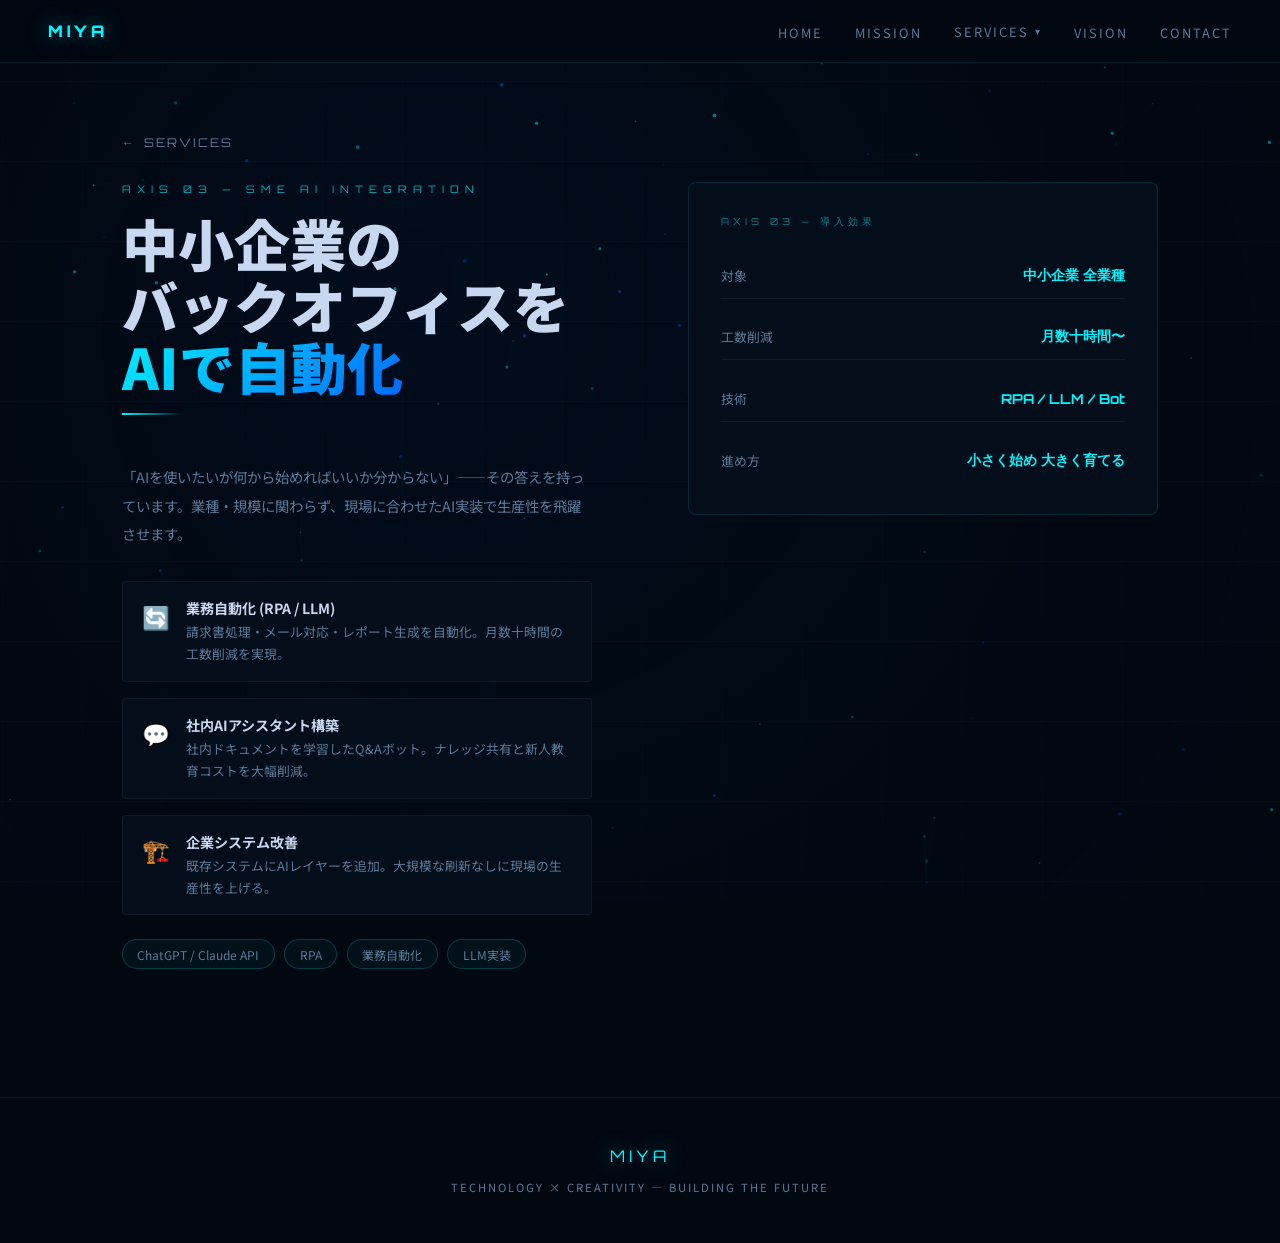
==== ai-biz.html @ 6861fbdf "Add portfolio pages: services, mission, vision, DX, AI-biz, metaverse, web, contact, print styles, a" ====
<!DOCTYPE html>
<html lang="ja">
<head>
  <meta charset="UTF-8">
  <meta name="viewport" content="width=device-width, initial-scale=1.0">
  <title>AXIS 03 — 中小企業AI導入 | MIYA</title>
  <link rel="stylesheet" href="style.css">
</head>
<body>

<canvas id="bg-canvas"></canvas>

<nav>
  <a href="index.html" class="nav-logo">MIYA</a>
  <ul class="nav-links">
    <li><a href="index.html">HOME</a></li>
    <li><a href="mission.html">MISSION</a></li>
    <li class="nav-dropdown">
      <a href="services.html">SERVICES</a>
      <div class="dropdown-menu">
        <a href="metaverse.html"><span class="dd-num">01</span> メタバース METACHI</a>
        <a href="dx.html"><span class="dd-num">02</span> DX AIサービス業</a>
        <a href="ai-biz.html"><span class="dd-num">03</span> 中小企業AI導入</a>
        <a href="web.html"><span class="dd-num">04</span> WEBページ作成</a>
        <a href="print.html"><span class="dd-num">05</span> 3Dプリント</a>
        <a href="ai-robot.html"><span class="dd-num">06</span> AIロボット</a>
      </div>
    </li>
    <li><a href="vision.html">VISION</a></li>
    <li><a href="contact.html">CONTACT</a></li>
  </ul>
  <button class="hamburger" id="hamburger" aria-label="メニューを開く">
    <span></span><span></span><span></span>
  </button>
</nav>

<div class="mobile-menu" id="mobile-menu">
  <a href="index.html" class="mobile-link">HOME</a>
  <a href="mission.html" class="mobile-link">MISSION</a>
  <div class="mobile-services-toggle" id="mobile-services-toggle">SERVICES</div>
  <div class="mobile-sub" id="mobile-sub">
    <a href="services.html"><span class="sub-num">ALL</span> 6つの事業軸</a>
    <a href="metaverse.html"><span class="sub-num">01</span> メタバース METACHI</a>
    <a href="dx.html"><span class="sub-num">02</span> DX AIサービス業</a>
    <a href="ai-biz.html"><span class="sub-num">03</span> 中小企業AI導入</a>
    <a href="web.html"><span class="sub-num">04</span> WEBページ作成</a>
    <a href="print.html"><span class="sub-num">05</span> 3Dプリント</a>
    <a href="ai-robot.html"><span class="sub-num">06</span> AIロボット</a>
  </div>
  <a href="vision.html" class="mobile-link">VISION</a>
  <a href="contact.html" class="mobile-link">CONTACT</a>
</div>

<section>
  <div class="section-inner">
    <a href="services.html" class="back-link">SERVICES</a>
    <div class="axis-layout">
      <div class="reveal">
        <div class="section-label">AXIS 03 — SME AI INTEGRATION</div>
        <h2 class="section-title">中小企業の<br>バックオフィスを<br><span class="accent">AIで自動化</span></h2>
        <div class="divider"></div>
        <p style="color:var(--text-dim);font-size:0.9rem;line-height:2;margin-bottom:2rem;">
          「AIを使いたいが何から始めればいいか分からない」——その答えを持っています。業種・規模に関わらず、現場に合わせたAI実装で生産性を飛躍させます。
        </p>

        <div class="feature-list">
          <div class="feature-item">
            <span class="feature-item-icon">🔄</span>
            <div>
              <h4>業務自動化 (RPA / LLM)</h4>
              <p>請求書処理・メール対応・レポート生成を自動化。月数十時間の工数削減を実現。</p>
            </div>
          </div>
          <div class="feature-item">
            <span class="feature-item-icon">💬</span>
            <div>
              <h4>社内AIアシスタント構築</h4>
              <p>社内ドキュメントを学習したQ&Aボット。ナレッジ共有と新人教育コストを大幅削減。</p>
            </div>
          </div>
          <div class="feature-item">
            <span class="feature-item-icon">🏗️</span>
            <div>
              <h4>企業システム改善</h4>
              <p>既存システムにAIレイヤーを追加。大規模な刷新なしに現場の生産性を上げる。</p>
            </div>
          </div>
        </div>

        <div class="tag-list">
          <span class="tag">ChatGPT / Claude API</span>
          <span class="tag">RPA</span>
          <span class="tag">業務自動化</span>
          <span class="tag">LLM実装</span>
        </div>
      </div>

      <div class="reveal">
        <div class="axis-visual">
          <div class="axis-visual-label">AXIS 03 — 導入効果</div>
          <div class="stat-row">
            <div class="stat-item">
              <span class="stat-label">対象</span>
              <span class="stat-value">中小企業 全業種</span>
            </div>
            <div class="stat-item">
              <span class="stat-label">工数削減</span>
              <span class="stat-value">月数十時間〜</span>
            </div>
            <div class="stat-item">
              <span class="stat-label">技術</span>
              <span class="stat-value">RPA / LLM / Bot</span>
            </div>
            <div class="stat-item">
              <span class="stat-label">進め方</span>
              <span class="stat-value">小さく始め 大きく育てる</span>
            </div>
          </div>
        </div>
      </div>
    </div>
  </div>
</section>

<footer>
  <div class="footer-logo">MIYA</div>
  <p>TECHNOLOGY × CREATIVITY — BUILDING THE FUTURE</p>
</footer>

<script src="bg.js"></script>
</body>
</html>
---- style.css ----
@import url('https://fonts.googleapis.com/css2?family=Noto+Sans+JP:wght@300;400;700;900&family=Orbitron:wght@400;700;900&display=swap');

:root {
  --cyan: #00f5ff;
  --blue: #0066ff;
  --purple: #8b00ff;
  --dark: #020810;
  --dark2: #040d1a;
  --dark3: #071224;
  --text: #c8d8f0;
  --text-dim: #5a7a9a;
  --glow-cyan: 0 0 20px rgba(0,245,255,0.5), 0 0 60px rgba(0,245,255,0.2);
}

* { margin: 0; padding: 0; box-sizing: border-box; }
html { scroll-behavior: smooth; }
body {
  background: var(--dark);
  color: var(--text);
  font-family: 'Noto Sans JP', sans-serif;
  overflow-x: hidden;
}

#bg-canvas {
  position: fixed; top: 0; left: 0;
  width: 100%; height: 100%;
  z-index: 0; pointer-events: none;
}

/* ─── NAV ─── */
nav {
  position: fixed; top: 0; left: 0; right: 0;
  z-index: 100;
  display: flex; align-items: center; justify-content: space-between;
  padding: 1.2rem 3rem;
  background: rgba(2,8,16,0.85);
  backdrop-filter: blur(20px);
  border-bottom: 1px solid rgba(0,245,255,0.1);
}
.nav-logo {
  font-family: 'Orbitron', sans-serif;
  font-size: 1rem; font-weight: 900;
  color: var(--cyan); letter-spacing: 4px;
  text-shadow: var(--glow-cyan);
  text-decoration: none;
}
.nav-links { display: flex; gap: 2rem; list-style: none; align-items: center; }
.nav-links a {
  color: var(--text-dim); text-decoration: none;
  font-size: 0.8rem; letter-spacing: 2px;
  transition: color 0.3s;
}
.nav-links a:hover { color: var(--cyan); }

/* ─── SERVICES DROPDOWN ─── */
.nav-dropdown {
  position: relative;
}
.nav-dropdown > a {
  display: flex; align-items: center; gap: 0.4rem;
}
.nav-dropdown > a::after {
  content: '▾';
  font-size: 0.6rem;
  color: var(--text-dim);
  transition: transform 0.3s, color 0.3s;
}
.nav-dropdown:hover > a::after { transform: rotate(180deg); color: var(--cyan); }
.dropdown-menu {
  display: none;
  position: absolute;
  top: calc(100% + 1rem); left: 50%;
  transform: translateX(-50%);
  background: rgba(2,8,16,0.97);
  backdrop-filter: blur(20px);
  border: 1px solid rgba(0,245,255,0.15);
  border-radius: 6px;
  padding: 0.8rem 0;
  min-width: 220px;
  z-index: 200;
}
.nav-dropdown:hover .dropdown-menu { display: block; }
.dropdown-menu a {
  display: flex; align-items: center; gap: 0.7rem;
  padding: 0.6rem 1.2rem;
  color: var(--text-dim);
  text-decoration: none;
  font-size: 0.75rem;
  letter-spacing: 1.5px;
  transition: background 0.2s, color 0.2s;
}
.dropdown-menu a:hover {
  background: rgba(0,245,255,0.06);
  color: var(--cyan);
}
.dropdown-menu a .dd-num {
  font-family: 'Orbitron', sans-serif;
  font-size: 0.55rem; color: var(--cyan); opacity: 0.6;
}

/* ─── SECTION BASE ─── */
section { position: relative; z-index: 1; }
.section-inner { max-width: 1100px; margin: 0 auto; padding: 8rem 2rem; }
.section-label {
  font-family: 'Orbitron', sans-serif;
  font-size: 0.65rem; letter-spacing: 6px;
  color: var(--cyan); text-transform: uppercase;
  margin-bottom: 1rem; opacity: 0.7;
}
.section-title {
  font-size: clamp(2rem, 5vw, 3.5rem);
  font-weight: 900; line-height: 1.1; margin-bottom: 1rem;
}
.section-title .accent {
  background: linear-gradient(135deg, var(--cyan), var(--blue));
  -webkit-background-clip: text; -webkit-text-fill-color: transparent;
  background-clip: text;
}
.divider {
  width: 60px; height: 2px;
  background: linear-gradient(to right, var(--cyan), transparent);
  margin-bottom: 3rem;
}

/* ─── BACK LINK ─── */
.back-link {
  display: inline-flex; align-items: center; gap: 0.5rem;
  color: var(--text-dim); text-decoration: none;
  font-size: 0.75rem; letter-spacing: 2px;
  font-family: 'Orbitron', sans-serif;
  margin-bottom: 2rem;
  transition: color 0.3s;
}
.back-link:hover { color: var(--cyan); }
.back-link::before { content: '←'; }

/* ─── HERO ─── */
#hero {
  min-height: 100vh;
  display: flex; flex-direction: column;
  align-items: center; justify-content: center;
  text-align: center; padding: 2rem;
}
.hero-subtitle {
  font-family: 'Orbitron', sans-serif;
  font-size: 0.75rem; letter-spacing: 8px;
  color: var(--cyan); text-transform: uppercase;
  margin-bottom: 1.5rem;
  opacity: 0; animation: fadeUp 0.8s 0.2s forwards;
}
.hero-name {
  font-family: 'Orbitron', sans-serif;
  font-size: clamp(2.5rem, 8vw, 6rem);
  font-weight: 900; line-height: 1;
  letter-spacing: 4px;
  background: linear-gradient(135deg, #fff 0%, var(--cyan) 40%, var(--blue) 80%);
  -webkit-background-clip: text; -webkit-text-fill-color: transparent;
  background-clip: text;
  opacity: 0; animation: fadeUp 0.8s 0.4s forwards;
  filter: drop-shadow(0 0 30px rgba(0,245,255,0.3));
}
.hero-tagline {
  margin-top: 2rem;
  font-size: 1rem; color: var(--text-dim);
  font-weight: 300; letter-spacing: 2px;
  opacity: 0; animation: fadeUp 0.8s 0.6s forwards;
}
.hero-tagline span { color: var(--cyan); font-weight: 700; }

.hero-axes {
  margin-top: 3.5rem;
  display: flex; gap: 1rem; flex-wrap: wrap;
  justify-content: center;
  opacity: 0; animation: fadeUp 0.8s 0.9s forwards;
}
.hero-axis-chip {
  padding: 0.5rem 1.2rem;
  border: 1px solid rgba(0,245,255,0.25);
  border-radius: 100px;
  background: rgba(0,245,255,0.05);
  font-size: 0.75rem; letter-spacing: 1px;
  color: var(--text-dim);
  transition: all 0.3s;
  text-decoration: none;
  display: inline-block;
}
.hero-axis-chip:hover {
  border-color: var(--cyan); color: var(--cyan);
  background: rgba(0,245,255,0.1);
}
.hero-axis-chip .chip-num {
  font-family: 'Orbitron', sans-serif;
  font-size: 0.6rem; color: var(--cyan);
  margin-right: 0.4rem;
}

.scroll-indicator {
  position: absolute; bottom: 3rem; left: 50%;
  transform: translateX(-50%);
  display: flex; flex-direction: column;
  align-items: center; gap: 0.5rem;
  opacity: 0; animation: fadeIn 1s 1.5s forwards;
}
.scroll-indicator span { font-size: 0.65rem; letter-spacing: 4px; color: var(--text-dim); }
.scroll-line {
  width: 1px; height: 60px;
  background: linear-gradient(to bottom, var(--cyan), transparent);
  animation: scrollPulse 2s infinite;
}

/* ─── SERVICES OVERVIEW ─── */
.services-grid {
  display: grid;
  grid-template-columns: repeat(auto-fit, minmax(300px, 1fr));
  gap: 1.5rem; margin-top: 3rem;
}
.service-card {
  padding: 2rem 1.8rem;
  border: 1px solid rgba(255,255,255,0.06);
  border-radius: 6px;
  background: rgba(255,255,255,0.02);
  transition: all 0.3s; cursor: pointer;
  position: relative; overflow: hidden;
  text-decoration: none; color: inherit;
  display: block;
}
.service-arrow {
  display: block;
  margin-top: 1rem;
  font-family: 'Orbitron', sans-serif;
  font-size: 0.6rem; letter-spacing: 3px;
  color: var(--cyan); opacity: 0;
  transition: opacity 0.3s;
}
.service-card:hover .service-arrow { opacity: 0.7; }
.service-card::before {
  content: '';
  position: absolute; top: 0; left: 0; right: 0; height: 2px;
  background: linear-gradient(to right, transparent, var(--card-color, var(--cyan)), transparent);
  opacity: 0; transition: opacity 0.3s;
}
.service-card:hover::before { opacity: 1; }
.service-card:hover {
  border-color: rgba(0,245,255,0.2);
  transform: translateY(-4px);
  box-shadow: 0 20px 60px rgba(0,102,255,0.12);
  background: rgba(0,245,255,0.03);
}
.service-num {
  font-family: 'Orbitron', sans-serif;
  font-size: 0.6rem; letter-spacing: 3px;
  color: var(--cyan); opacity: 0.5;
  margin-bottom: 1rem; display: block;
}
.service-icon { font-size: 2.2rem; margin-bottom: 1rem; display: block; }
.service-card h3 {
  font-size: 1.05rem; font-weight: 900;
  color: var(--text); margin-bottom: 0.6rem; letter-spacing: 1px;
}
.service-card .service-en {
  font-family: 'Orbitron', sans-serif;
  font-size: 0.6rem; letter-spacing: 3px;
  color: var(--cyan); opacity: 0.6;
  display: block; margin-bottom: 0.8rem;
}
.service-card p {
  font-size: 0.82rem; color: var(--text-dim); line-height: 1.9;
}

/* ─── AXIS LAYOUT ─── */
.axis-layout {
  display: grid;
  grid-template-columns: 1fr 1fr;
  gap: 6rem; align-items: start;
}
.axis-layout.reverse { direction: rtl; }
.axis-layout.reverse > * { direction: ltr; }

.tag-list {
  display: flex; flex-wrap: wrap; gap: 0.6rem; margin-top: 1.5rem;
}
.tag {
  padding: 0.35rem 0.9rem;
  border: 1px solid rgba(0,245,255,0.2);
  border-radius: 100px;
  font-size: 0.75rem; color: var(--text-dim);
  background: rgba(0,245,255,0.04);
}

.feature-list {
  display: flex; flex-direction: column; gap: 1rem; margin-top: 2rem;
}
.feature-item {
  display: flex; gap: 1rem; align-items: flex-start;
  padding: 1rem 1.2rem;
  border: 1px solid rgba(255,255,255,0.05);
  border-radius: 4px;
  background: var(--dark2);
  transition: border-color 0.3s;
}
.feature-item:hover { border-color: rgba(0,245,255,0.2); }
.feature-item-icon { font-size: 1.4rem; flex-shrink: 0; margin-top: 0.1rem; }
.feature-item h4 { font-size: 0.88rem; color: var(--text); margin-bottom: 0.2rem; }
.feature-item p { font-size: 0.8rem; color: var(--text-dim); line-height: 1.7; }

.axis-visual {
  border: 1px solid rgba(0,245,255,0.12);
  border-radius: 8px;
  background: var(--dark2);
  padding: 2rem;
  position: sticky; top: 8rem;
}
.axis-visual-label {
  font-family: 'Orbitron', sans-serif;
  font-size: 0.6rem; letter-spacing: 4px;
  color: var(--cyan); opacity: 0.5;
  margin-bottom: 1.5rem;
}
.stat-row {
  display: flex; flex-direction: column; gap: 1rem;
}
.stat-item {
  display: flex; justify-content: space-between; align-items: center;
  padding: 0.8rem 0;
  border-bottom: 1px solid rgba(255,255,255,0.05);
}
.stat-item:last-child { border-bottom: none; }
.stat-label { font-size: 0.8rem; color: var(--text-dim); }
.stat-value {
  font-family: 'Orbitron', sans-serif;
  font-size: 0.85rem; color: var(--cyan);
  font-weight: 700;
}

.city-map {
  width: 100%; aspect-ratio: 1;
  border-radius: 4px;
  background: var(--dark2);
  overflow: hidden; position: relative;
}
.city-map canvas { width: 100%; height: 100%; }

/* ─── CONTACT ─── */
#contact {
  text-align: center;
  background: linear-gradient(180deg, transparent 0%, rgba(139,0,255,0.04) 50%, transparent 100%);
}
.contact-tagline {
  font-size: clamp(1.4rem, 3.5vw, 2.5rem);
  font-weight: 900; line-height: 1.5;
  max-width: 700px; margin: 0 auto 3rem;
}
.contact-tagline .hl {
  font-family: 'Orbitron', sans-serif;
  background: linear-gradient(135deg, var(--cyan), var(--purple));
  -webkit-background-clip: text; -webkit-text-fill-color: transparent;
  background-clip: text;
}
.sns-links {
  display: flex; gap: 1.5rem;
  justify-content: center; flex-wrap: wrap;
  margin-top: 2rem;
}
.sns-btn {
  display: flex; align-items: center; gap: 0.7rem;
  padding: 1rem 2rem;
  border: 1px solid rgba(0,245,255,0.3);
  border-radius: 4px;
  background: rgba(0,245,255,0.05);
  color: var(--text); text-decoration: none;
  font-size: 0.85rem; letter-spacing: 1px;
  transition: all 0.3s;
}
.sns-btn:hover {
  background: rgba(0,245,255,0.15);
  border-color: var(--cyan);
  color: var(--cyan);
  box-shadow: 0 0 30px rgba(0,245,255,0.2);
  transform: translateY(-2px);
}
.sns-btn-icon { font-size: 1.2rem; }

/* ─── FOOTER ─── */
footer {
  position: relative; z-index: 1;
  text-align: center; padding: 3rem;
  border-top: 1px solid rgba(255,255,255,0.05);
}
footer .footer-logo {
  font-family: 'Orbitron', sans-serif;
  font-size: 1rem; color: var(--cyan);
  letter-spacing: 4px; margin-bottom: 0.8rem;
  text-shadow: var(--glow-cyan);
}
footer p {
  font-size: 0.7rem; color: var(--text-dim); letter-spacing: 2px;
}

/* ─── ANIMATIONS ─── */
@keyframes fadeUp {
  from { opacity: 0; transform: translateY(30px); }
  to   { opacity: 1; transform: translateY(0); }
}
@keyframes fadeIn {
  from { opacity: 0; } to { opacity: 1; }
}
@keyframes scrollPulse {
  0%, 100% { opacity: 0.3; transform: scaleY(1); }
  50%       { opacity: 1;   transform: scaleY(1.2); }
}
.reveal {
  opacity: 0; transform: translateY(40px);
  transition: opacity 0.8s ease, transform 0.8s ease;
}
.reveal.visible { opacity: 1; transform: translateY(0); }

/* ─── MISSION ─── */
#mission {
  background: linear-gradient(180deg, transparent 0%, rgba(0,20,60,0.3) 50%, transparent 100%);
}
.mission-layout {
  display: grid;
  grid-template-columns: 1fr 1fr;
  gap: 6rem; align-items: start;
}
.mission-quote {
  margin-top: 2.5rem;
  padding: 1.8rem 2rem;
  border-left: 3px solid rgba(0,245,255,0.4);
  background: rgba(0,245,255,0.03);
  border-radius: 0 4px 4px 0;
  font-size: 1rem;
  line-height: 2.2;
  color: var(--text);
  font-style: italic;
}
.mission-quote em { color: var(--cyan); font-style: normal; font-weight: 700; }
.city-facts {
  display: grid; grid-template-columns: 1fr 1fr;
  gap: 1rem; margin-top: 2rem;
}
.city-fact {
  padding: 1.2rem;
  border: 1px solid rgba(255,255,255,0.06);
  border-radius: 6px;
  background: var(--dark2);
  text-align: center;
  transition: border-color 0.3s;
}
.city-fact:hover { border-color: rgba(0,245,255,0.25); }
.city-fact .fact-icon { font-size: 1.5rem; margin-bottom: 0.5rem; display: block; }
.city-fact h4 { font-size: 0.82rem; color: var(--text); margin-bottom: 0.2rem; }
.city-fact p { font-size: 0.72rem; color: var(--text-dim); line-height: 1.5; }

/* ─── VISION ─── */
#vision {
  background: linear-gradient(180deg, transparent 0%, rgba(139,0,255,0.05) 50%, transparent 100%);
}
.vision-ladder {
  display: flex; flex-direction: column; gap: 0;
  max-width: 800px; margin: 3rem auto 0;
}
.vision-step {
  display: grid;
  grid-template-columns: 80px 1fr;
  gap: 2rem; align-items: start;
  padding: 2.5rem 0;
  border-bottom: 1px solid rgba(255,255,255,0.06);
  position: relative;
}
.vision-step:last-child { border-bottom: none; }
.vision-step-num {
  font-family: 'Orbitron', sans-serif;
  font-size: 3rem; font-weight: 900;
  background: linear-gradient(135deg, var(--cyan), var(--blue));
  -webkit-background-clip: text; -webkit-text-fill-color: transparent;
  background-clip: text;
  line-height: 1;
}
.vision-step-content h3 {
  font-size: 1.3rem; font-weight: 900;
  color: var(--text); margin-bottom: 0.5rem;
}
.vision-step-content h3 span {
  background: linear-gradient(135deg, var(--cyan), var(--purple));
  -webkit-background-clip: text; -webkit-text-fill-color: transparent;
  background-clip: text;
}
.vision-step-content p {
  font-size: 0.88rem; color: var(--text-dim); line-height: 2;
}
.sagrada-note {
  text-align: center;
  padding: 2rem 2.5rem;
  border: 1px solid rgba(0,245,255,0.15);
  border-radius: 8px;
  background: linear-gradient(135deg, rgba(0,245,255,0.03), rgba(139,0,255,0.03));
  max-width: 650px; margin: 4rem auto 0;
  position: relative; overflow: hidden;
}
.sagrada-note::before {
  content: '';
  position: absolute; top: 0; left: 0; right: 0; height: 1px;
  background: linear-gradient(to right, transparent, var(--cyan), transparent);
}
.sagrada-note p { font-size: 0.9rem; color: var(--text-dim); line-height: 2.2; }
.sagrada-note strong { color: var(--cyan); }

/* ─── HAMBURGER ─── */
.hamburger {
  display: none;
  flex-direction: column;
  justify-content: center;
  gap: 5px;
  cursor: pointer;
  padding: 4px;
  background: none;
  border: none;
}
.hamburger span {
  display: block;
  width: 24px;
  height: 2px;
  background: var(--cyan);
  border-radius: 2px;
  transition: transform 0.3s, opacity 0.3s;
}
.hamburger.open span:nth-child(1) { transform: translateY(7px) rotate(45deg); }
.hamburger.open span:nth-child(2) { opacity: 0; }
.hamburger.open span:nth-child(3) { transform: translateY(-7px) rotate(-45deg); }

/* ─── MOBILE MENU ─── */
.mobile-menu {
  display: none;
  position: fixed;
  top: 56px; left: 0; right: 0;
  background: rgba(2,8,16,0.97);
  backdrop-filter: blur(20px);
  border-bottom: 1px solid rgba(0,245,255,0.15);
  z-index: 99;
  padding: 1rem 2rem 1.5rem;
  flex-direction: column;
  gap: 0;
}
.mobile-menu.open { display: flex; }
.mobile-menu > a {
  color: var(--text-dim);
  text-decoration: none;
  font-size: 0.9rem;
  letter-spacing: 3px;
  font-family: 'Orbitron', sans-serif;
  transition: color 0.3s;
  padding: 0.8rem 0;
  border-bottom: 1px solid rgba(255,255,255,0.04);
}
.mobile-menu > a:last-child { border-bottom: none; }
.mobile-menu > a:hover { color: var(--cyan); }

/* モバイル SERVICES アコーディオン */
.mobile-services-toggle {
  color: var(--text-dim);
  font-size: 0.9rem;
  letter-spacing: 3px;
  font-family: 'Orbitron', sans-serif;
  cursor: pointer;
  padding: 0.8rem 0;
  border-bottom: 1px solid rgba(255,255,255,0.04);
  display: flex; justify-content: space-between; align-items: center;
  transition: color 0.3s;
}
.mobile-services-toggle:hover { color: var(--cyan); }
.mobile-services-toggle::after { content: '▾'; font-size: 0.65rem; transition: transform 0.3s; }
.mobile-services-toggle.open::after { transform: rotate(180deg); }
.mobile-sub {
  display: none;
  flex-direction: column;
  padding: 0.3rem 0 0.3rem 1rem;
  border-bottom: 1px solid rgba(255,255,255,0.04);
}
.mobile-sub.open { display: flex; }
.mobile-sub a {
  color: var(--text-dim);
  text-decoration: none;
  font-size: 0.75rem;
  letter-spacing: 2px;
  font-family: 'Orbitron', sans-serif;
  padding: 0.5rem 0;
  display: flex; align-items: center; gap: 0.5rem;
  transition: color 0.3s;
}
.mobile-sub a:hover { color: var(--cyan); }
.mobile-sub .sub-num { font-size: 0.55rem; opacity: 0.6; color: var(--cyan); }

/* ─── RESPONSIVE ─── */
@media (max-width: 768px) {
  nav { padding: 1rem 1.5rem; }
  .nav-links { display: none; }
  .hamburger { display: flex; }
  .axis-layout { grid-template-columns: 1fr; gap: 3rem; }
  .axis-layout.reverse { direction: ltr; }
  .services-grid { grid-template-columns: 1fr; }
  .mission-layout { grid-template-columns: 1fr; gap: 3rem; }
  .city-facts { grid-template-columns: 1fr 1fr; }
  .vision-step { grid-template-columns: 50px 1fr; gap: 1rem; }
  .vision-step-num { font-size: 2rem; }
}
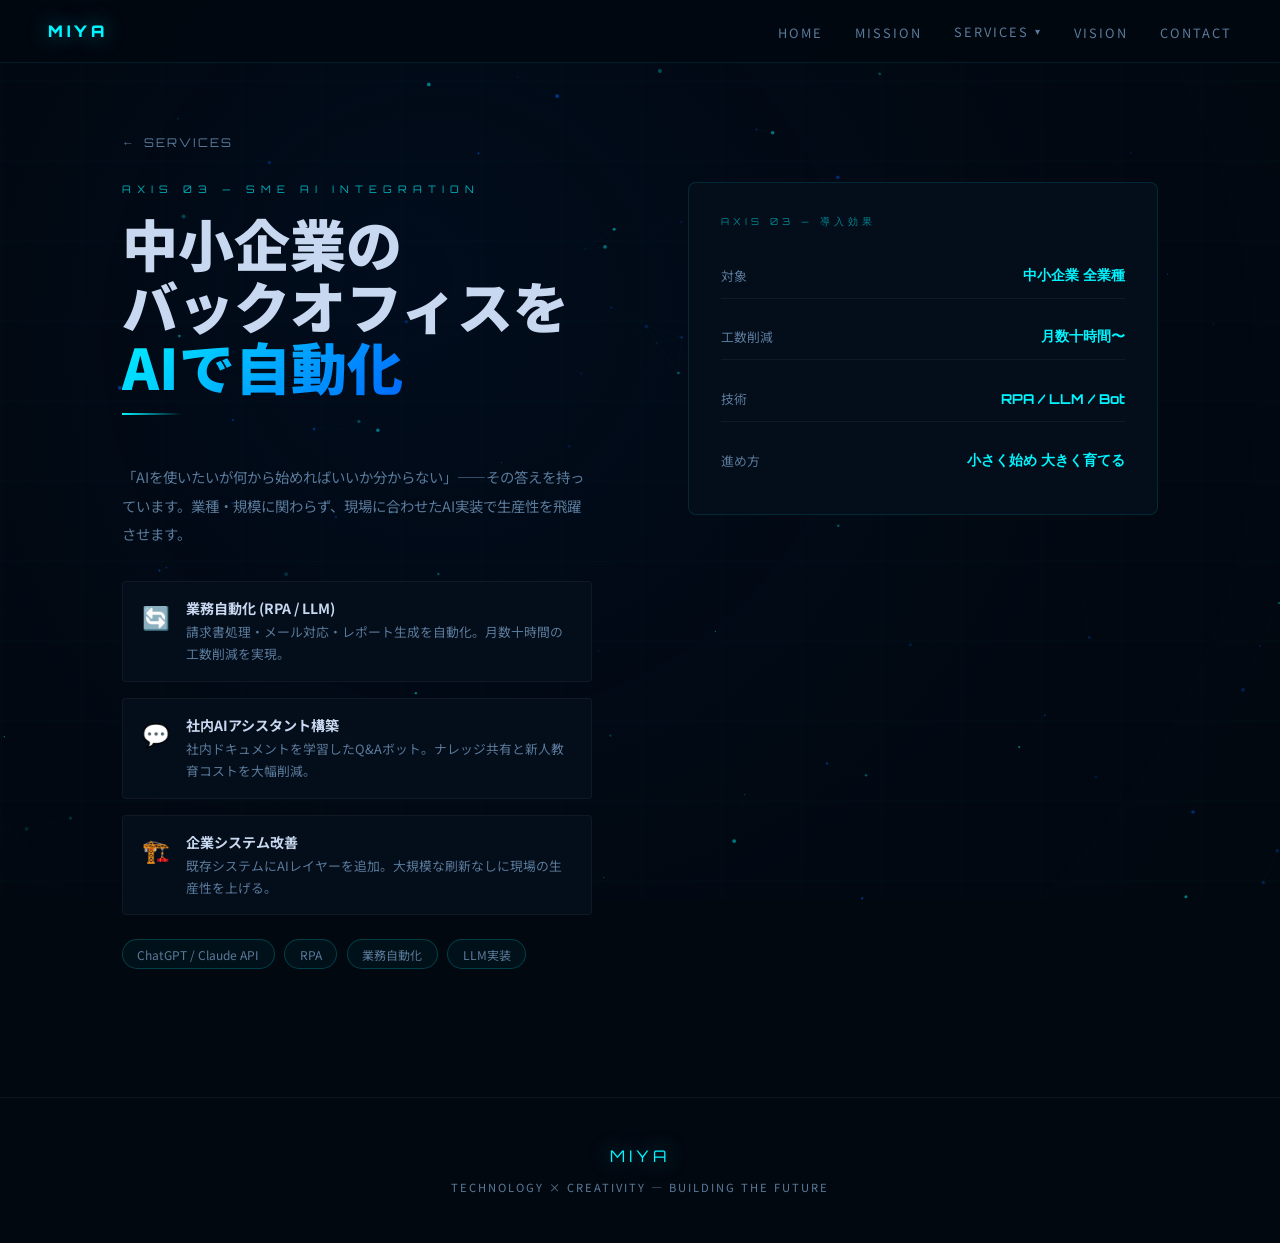
==== commit 502d644b: "Add AXIS 07 Recovery Lounge — 大人のリラクゼーションスペース - New page recovery-lounge.html with full brand concep" ====
--- a/ai-biz.html
+++ b/ai-biz.html
@@ -24,6 +24,7 @@
         <a href="web.html"><span class="dd-num">04</span> WEBページ作成</a>
         <a href="print.html"><span class="dd-num">05</span> 3Dプリント</a>
         <a href="ai-robot.html"><span class="dd-num">06</span> AIロボット</a>
+        <a href="recovery-lounge.html"><span class="dd-num">07</span> 大人のリラクゼーション</a>
       </div>
     </li>
     <li><a href="vision.html">VISION</a></li>
@@ -39,13 +40,14 @@
   <a href="mission.html" class="mobile-link">MISSION</a>
   <div class="mobile-services-toggle" id="mobile-services-toggle">SERVICES</div>
   <div class="mobile-sub" id="mobile-sub">
-    <a href="services.html"><span class="sub-num">ALL</span> 6つの事業軸</a>
+    <a href="services.html"><span class="sub-num">ALL</span> 7つの事業軸</a>
     <a href="metaverse.html"><span class="sub-num">01</span> メタバース METACHI</a>
     <a href="dx.html"><span class="sub-num">02</span> DX AIサービス業</a>
     <a href="ai-biz.html"><span class="sub-num">03</span> 中小企業AI導入</a>
     <a href="web.html"><span class="sub-num">04</span> WEBページ作成</a>
     <a href="print.html"><span class="sub-num">05</span> 3Dプリント</a>
     <a href="ai-robot.html"><span class="sub-num">06</span> AIロボット</a>
+    <a href="recovery-lounge.html"><span class="sub-num">07</span> 大人のリラクゼーション</a>
   </div>
   <a href="vision.html" class="mobile-link">VISION</a>
   <a href="contact.html" class="mobile-link">CONTACT</a>
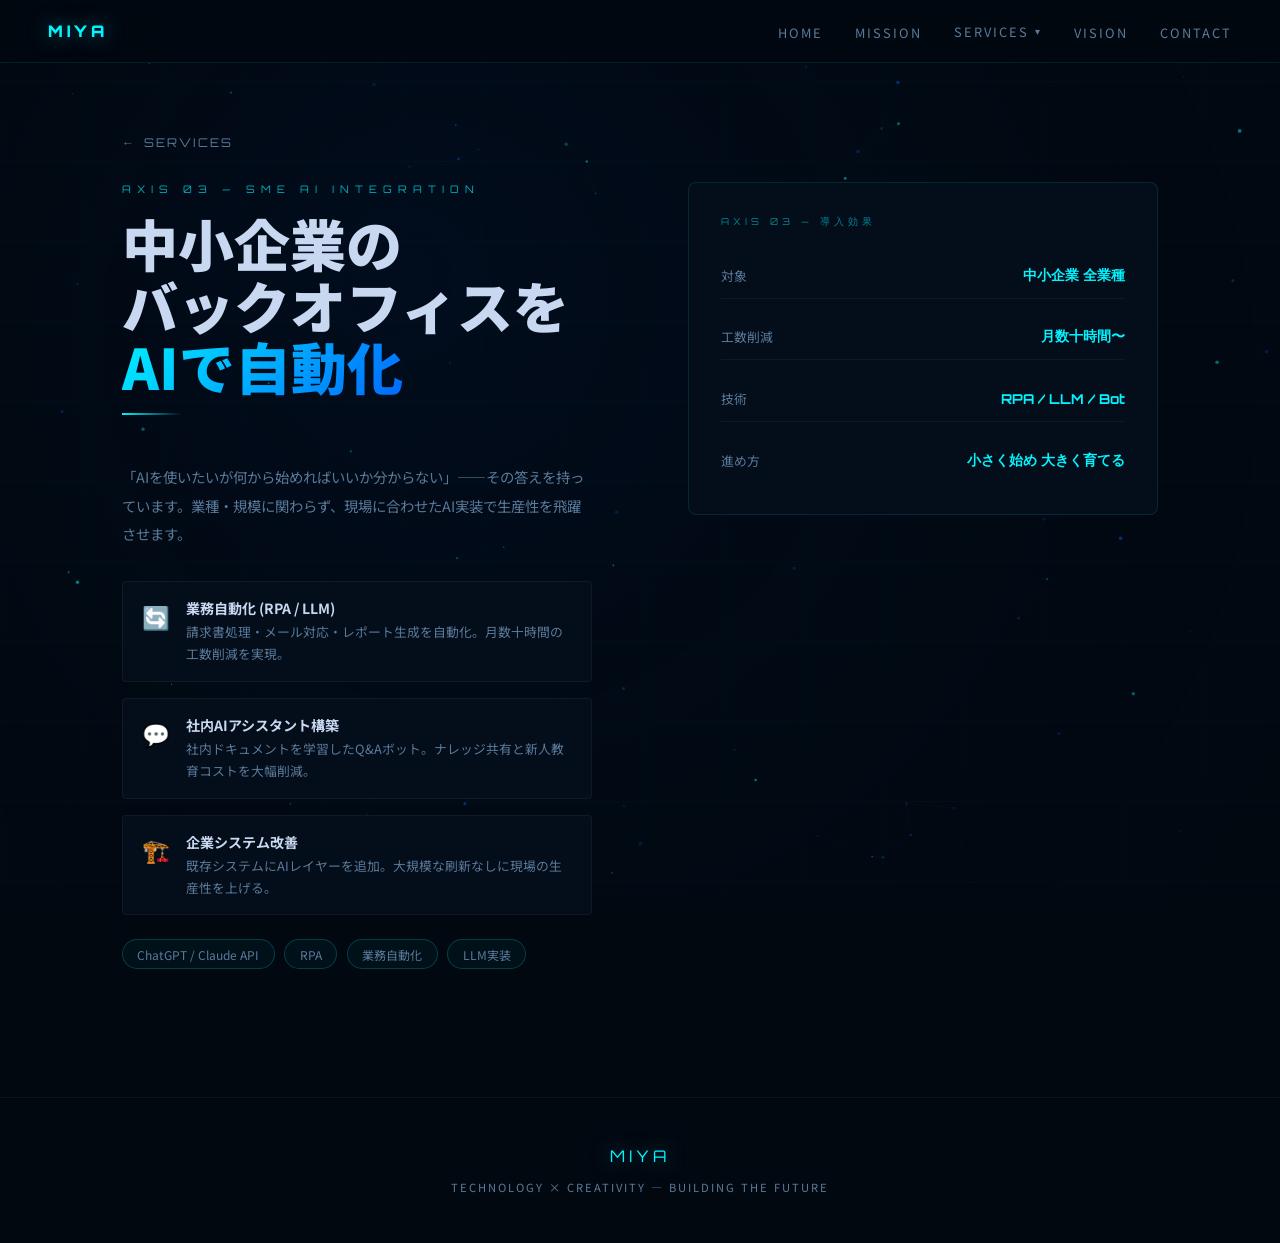
==== commit d0ef638c: "Update hero tagline + add mobile bottom tab bar - Change hero tagline to 「日立を日本のシリコンバレーに。」 - Add fix" ====
--- a/ai-biz.html
+++ b/ai-biz.html
@@ -129,6 +129,28 @@
   <p>TECHNOLOGY × CREATIVITY — BUILDING THE FUTURE</p>
 </footer>
 
+<nav class="bottom-tab-bar">
+  <a href="index.html" class="tab-item">
+    <span class="tab-icon">🏠</span>
+    <span class="tab-label">HOME</span>
+  </a>
+  <a href="mission.html" class="tab-item">
+    <span class="tab-icon">🎯</span>
+    <span class="tab-label">MISSION</span>
+  </a>
+  <a href="services.html" class="tab-item active">
+    <span class="tab-icon">⚡</span>
+    <span class="tab-label">SERVICES</span>
+  </a>
+  <a href="vision.html" class="tab-item">
+    <span class="tab-icon">🔭</span>
+    <span class="tab-label">VISION</span>
+  </a>
+  <a href="contact.html" class="tab-item">
+    <span class="tab-icon">✉️</span>
+    <span class="tab-label">CONTACT</span>
+  </a>
+</nav>
 <script src="bg.js"></script>
 </body>
 </html>
--- a/style.css
+++ b/style.css
@@ -591,6 +591,61 @@
 .mobile-sub a:hover { color: var(--cyan); }
 .mobile-sub .sub-num { font-size: 0.55rem; opacity: 0.6; color: var(--cyan); }
 
+/* ─── BOTTOM TAB BAR (mobile only) ─── */
+.bottom-tab-bar {
+  display: none;
+}
+@media (max-width: 768px) {
+  .bottom-tab-bar {
+    display: flex;
+    position: fixed;
+    bottom: 0; left: 0; right: 0;
+    z-index: 200;
+    background: rgba(2,8,16,0.96);
+    backdrop-filter: blur(20px);
+    border-top: 1px solid rgba(0,245,255,0.12);
+    height: 60px;
+    align-items: stretch;
+  }
+  .tab-item {
+    flex: 1;
+    display: flex;
+    flex-direction: column;
+    align-items: center;
+    justify-content: center;
+    gap: 3px;
+    text-decoration: none;
+    color: var(--text-dim);
+    font-size: 0.5rem;
+    letter-spacing: 1px;
+    font-family: 'Orbitron', sans-serif;
+    transition: color 0.2s, background 0.2s;
+    position: relative;
+  }
+  .tab-item:active { background: rgba(0,245,255,0.05); }
+  .tab-item.active {
+    color: var(--cyan);
+  }
+  .tab-item.active::before {
+    content: '';
+    position: absolute;
+    top: 0; left: 20%; right: 20%;
+    height: 2px;
+    background: linear-gradient(to right, transparent, var(--cyan), transparent);
+    border-radius: 0 0 2px 2px;
+  }
+  .tab-icon {
+    font-size: 1.2rem;
+    line-height: 1;
+  }
+  .tab-label {
+    font-size: 0.48rem;
+    letter-spacing: 1.5px;
+  }
+  /* push page content above tab bar */
+  body { padding-bottom: 60px; }
+}
+
 /* ─── RESPONSIVE ─── */
 @media (max-width: 768px) {
   nav { padding: 1rem 1.5rem; }
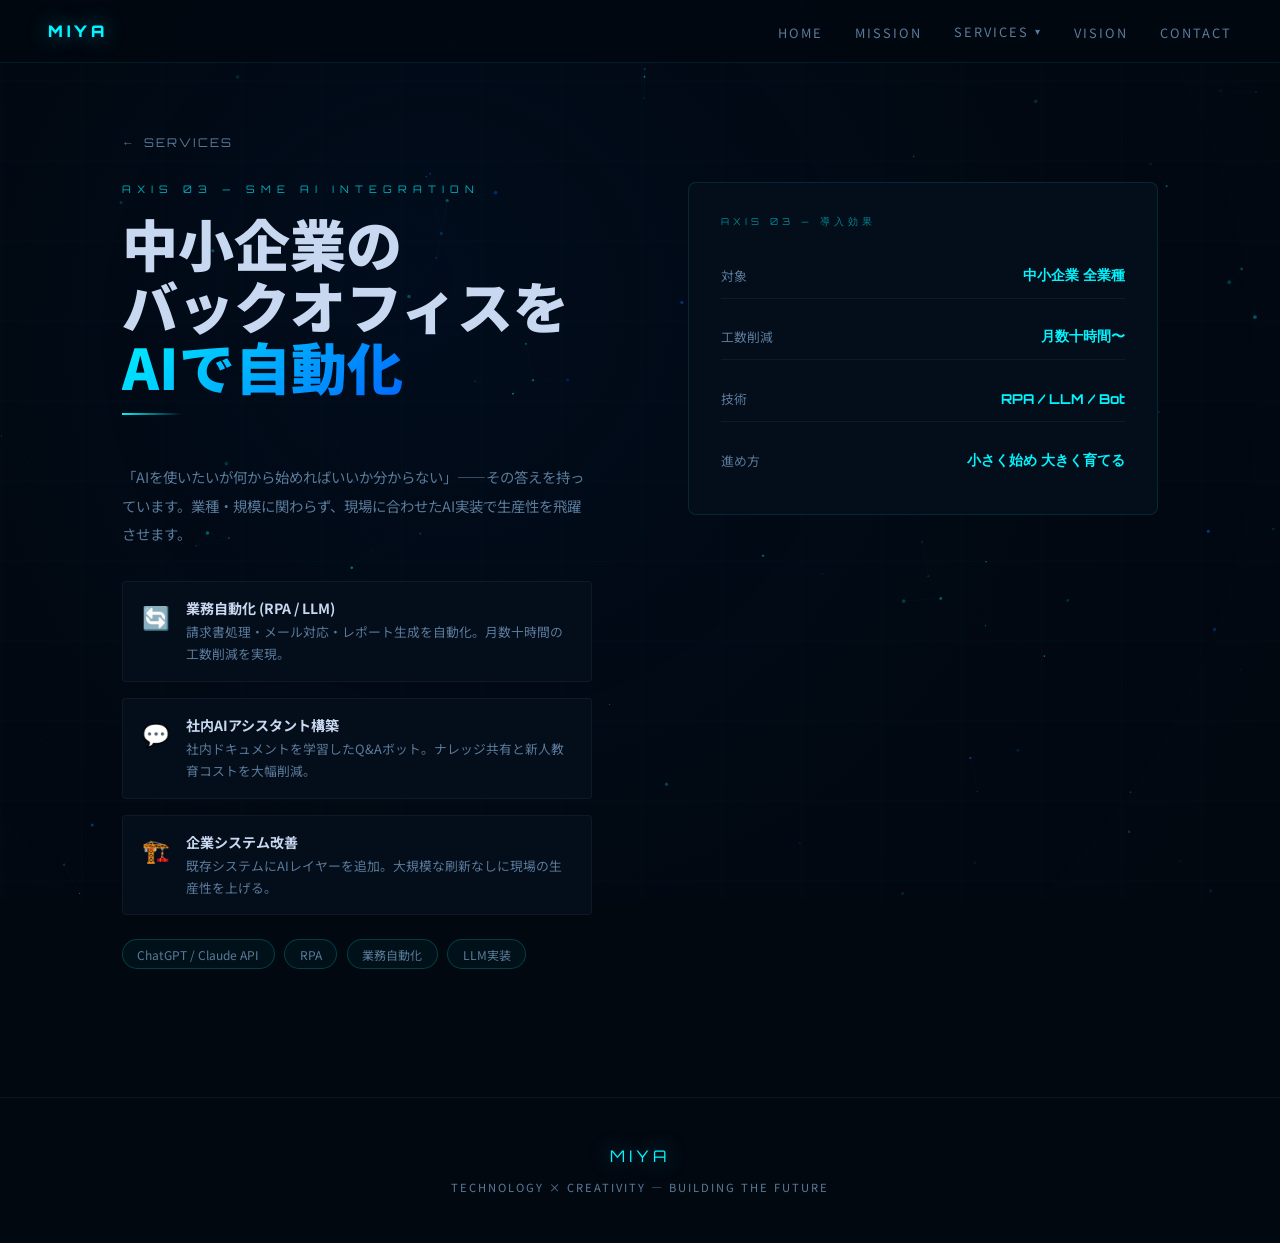
==== commit 82683c74: "Fix mobile tab bar: consolidate CSS, cache bust, hide hamburger on mobile - Rewrite bottom tab bar C" ====
--- a/ai-biz.html
+++ b/ai-biz.html
@@ -4,7 +4,7 @@
   <meta charset="UTF-8">
   <meta name="viewport" content="width=device-width, initial-scale=1.0">
   <title>AXIS 03 — 中小企業AI導入 | MIYA</title>
-  <link rel="stylesheet" href="style.css">
+  <link rel="stylesheet" href="style.css?v=3">
 </head>
 <body>
 
--- a/style.css
+++ b/style.css
@@ -591,66 +591,56 @@
 .mobile-sub a:hover { color: var(--cyan); }
 .mobile-sub .sub-num { font-size: 0.55rem; opacity: 0.6; color: var(--cyan); }
 
-/* ─── BOTTOM TAB BAR (mobile only) ─── */
+/* ─── BOTTOM TAB BAR ─── */
 .bottom-tab-bar {
   display: none;
-}
-@media (max-width: 768px) {
-  .bottom-tab-bar {
-    display: flex;
-    position: fixed;
-    bottom: 0; left: 0; right: 0;
-    z-index: 200;
-    background: rgba(2,8,16,0.96);
-    backdrop-filter: blur(20px);
-    border-top: 1px solid rgba(0,245,255,0.12);
-    height: 60px;
-    align-items: stretch;
-  }
-  .tab-item {
-    flex: 1;
-    display: flex;
-    flex-direction: column;
-    align-items: center;
-    justify-content: center;
-    gap: 3px;
-    text-decoration: none;
-    color: var(--text-dim);
-    font-size: 0.5rem;
-    letter-spacing: 1px;
-    font-family: 'Orbitron', sans-serif;
-    transition: color 0.2s, background 0.2s;
-    position: relative;
-  }
-  .tab-item:active { background: rgba(0,245,255,0.05); }
-  .tab-item.active {
-    color: var(--cyan);
-  }
-  .tab-item.active::before {
-    content: '';
-    position: absolute;
-    top: 0; left: 20%; right: 20%;
-    height: 2px;
-    background: linear-gradient(to right, transparent, var(--cyan), transparent);
-    border-radius: 0 0 2px 2px;
-  }
-  .tab-icon {
-    font-size: 1.2rem;
-    line-height: 1;
-  }
-  .tab-label {
-    font-size: 0.48rem;
-    letter-spacing: 1.5px;
-  }
-  /* push page content above tab bar */
-  body { padding-bottom: 60px; }
+  position: fixed;
+  bottom: 0; left: 0; right: 0;
+  height: 58px;
+  z-index: 300;
+  background: rgba(2,8,16,0.97);
+  backdrop-filter: blur(24px);
+  -webkit-backdrop-filter: blur(24px);
+  border-top: 1px solid rgba(0,245,255,0.15);
+  align-items: stretch;
+}
+.tab-item {
+  flex: 1;
+  display: flex;
+  flex-direction: column;
+  align-items: center;
+  justify-content: center;
+  gap: 3px;
+  text-decoration: none;
+  color: #5a7a9a;
+  position: relative;
+  -webkit-tap-highlight-color: transparent;
+}
+.tab-item.active { color: #00f5ff; }
+.tab-item.active::after {
+  content: '';
+  position: absolute;
+  top: 0; left: 25%; right: 25%;
+  height: 2px;
+  background: #00f5ff;
+  border-radius: 0 0 3px 3px;
+  box-shadow: 0 0 8px rgba(0,245,255,0.6);
+}
+.tab-icon { font-size: 1.3rem; line-height: 1; }
+.tab-label {
+  font-family: 'Orbitron', sans-serif;
+  font-size: 0.45rem;
+  letter-spacing: 1px;
+  color: inherit;
 }
 
 /* ─── RESPONSIVE ─── */
 @media (max-width: 768px) {
   nav { padding: 1rem 1.5rem; }
   .nav-links { display: none; }
-  .hamburger { display: flex; }
+  .hamburger { display: none; }
+  .bottom-tab-bar { display: flex; }
+  body { padding-bottom: 58px; }
   .axis-layout { grid-template-columns: 1fr; gap: 3rem; }
   .axis-layout.reverse { direction: ltr; }
   .services-grid { grid-template-columns: 1fr; }
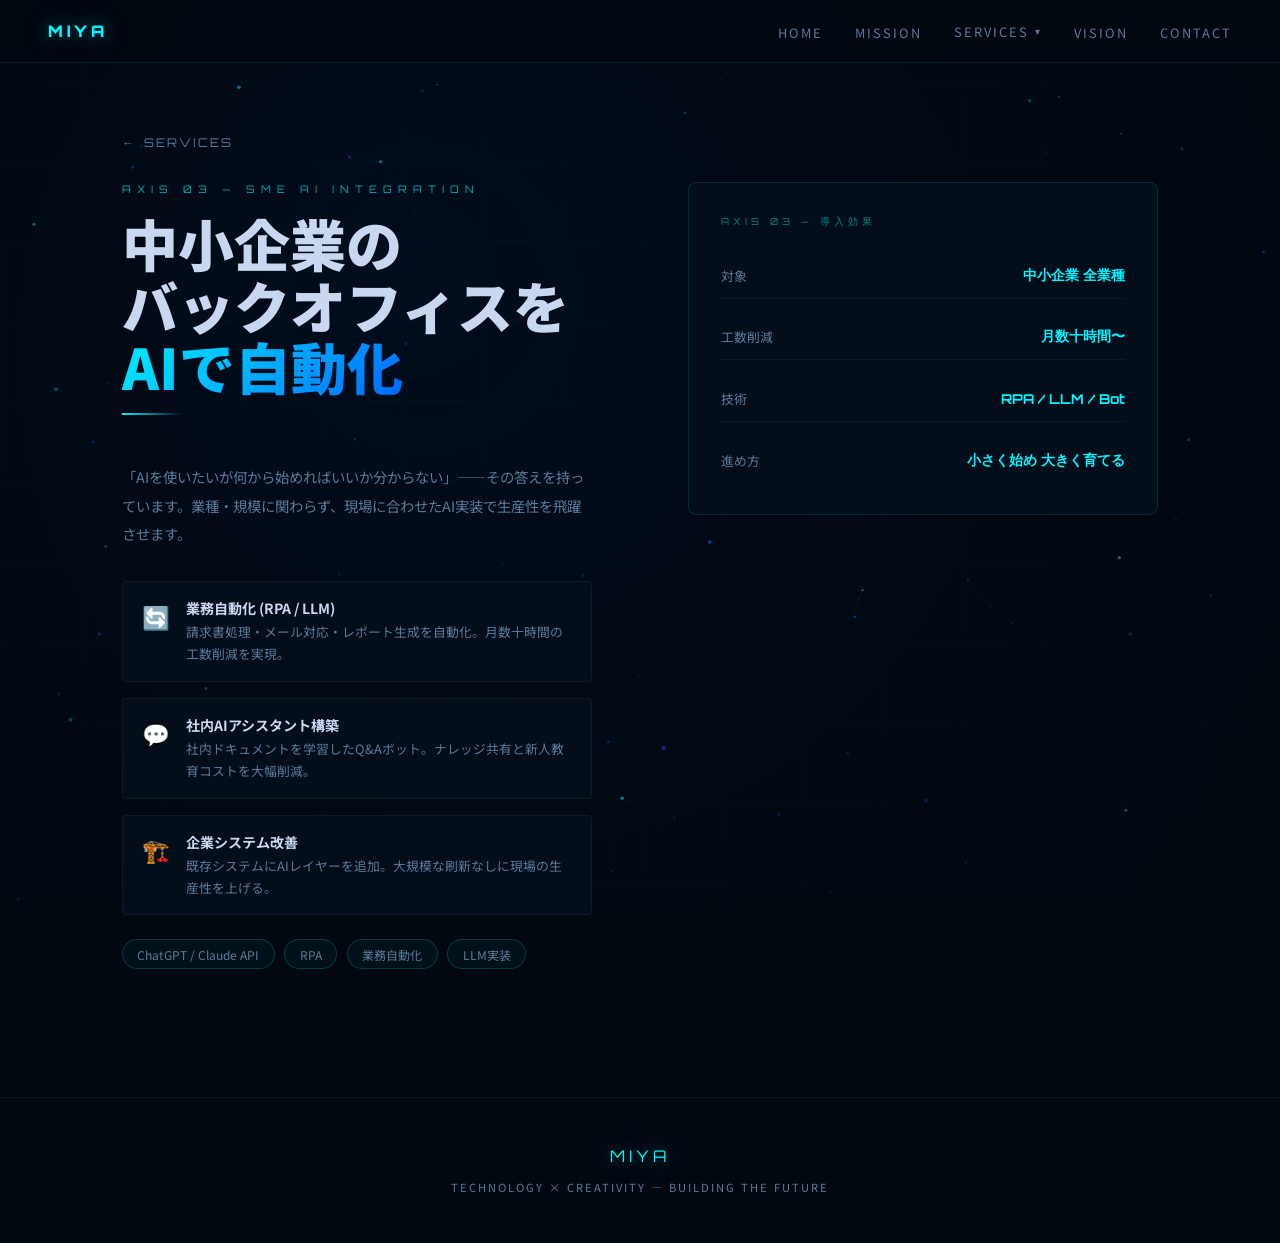
==== commit 16e73b99: "Replace mobile tab bar with FAB navigation button (bottom-right) - Remove full-width tab bar; add fl" ====
--- a/ai-biz.html
+++ b/ai-biz.html
@@ -129,28 +129,45 @@
   <p>TECHNOLOGY × CREATIVITY — BUILDING THE FUTURE</p>
 </footer>
 
-<nav class="bottom-tab-bar">
-  <a href="index.html" class="tab-item">
-    <span class="tab-icon">🏠</span>
-    <span class="tab-label">HOME</span>
-  </a>
-  <a href="mission.html" class="tab-item">
-    <span class="tab-icon">🎯</span>
-    <span class="tab-label">MISSION</span>
-  </a>
-  <a href="services.html" class="tab-item active">
-    <span class="tab-icon">⚡</span>
-    <span class="tab-label">SERVICES</span>
-  </a>
-  <a href="vision.html" class="tab-item">
-    <span class="tab-icon">🔭</span>
-    <span class="tab-label">VISION</span>
-  </a>
-  <a href="contact.html" class="tab-item">
-    <span class="tab-icon">✉️</span>
-    <span class="tab-label">CONTACT</span>
-  </a>
-</nav>
+<div class="fab-nav" id="fab-nav">
+  <div class="fab-overlay" id="fab-overlay"></div>
+  <div class="fab-card" id="fab-card">
+    <div class="fab-card-label">NAVIGATE</div>
+    <nav class="fab-nav-list">
+      <a href="index.html" class="fab-nav-item">
+        <span class="fab-nav-icon">🏠</span>
+        <span class="fab-nav-text">HOME</span>
+        <span class="fab-nav-arrow">→</span>
+      </a>
+      <a href="mission.html" class="fab-nav-item">
+        <span class="fab-nav-icon">🎯</span>
+        <span class="fab-nav-text">MISSION</span>
+        <span class="fab-nav-arrow">→</span>
+      </a>
+      <a href="services.html" class="fab-nav-item active">
+        <span class="fab-nav-icon">⚡</span>
+        <span class="fab-nav-text">SERVICES</span>
+        <span class="fab-nav-arrow">→</span>
+      </a>
+      <a href="vision.html" class="fab-nav-item">
+        <span class="fab-nav-icon">🔭</span>
+        <span class="fab-nav-text">VISION</span>
+        <span class="fab-nav-arrow">→</span>
+      </a>
+      <a href="contact.html" class="fab-nav-item">
+        <span class="fab-nav-icon">✉️</span>
+        <span class="fab-nav-text">CONTACT</span>
+        <span class="fab-nav-arrow">→</span>
+      </a>
+    </nav>
+  </div>
+  <button class="fab-btn" id="fab-btn" aria-label="ナビゲーション">
+    <span class="fab-dots">
+      <span></span><span></span>
+      <span></span><span></span>
+    </span>
+  </button>
+</div>
 <script src="bg.js"></script>
 </body>
 </html>
--- a/style.css
+++ b/style.css
@@ -591,56 +591,11 @@
 .mobile-sub a:hover { color: var(--cyan); }
 .mobile-sub .sub-num { font-size: 0.55rem; opacity: 0.6; color: var(--cyan); }
 
-/* ─── BOTTOM TAB BAR ─── */
-.bottom-tab-bar {
-  display: none;
-  position: fixed;
-  bottom: 0; left: 0; right: 0;
-  height: 58px;
-  z-index: 300;
-  background: rgba(2,8,16,0.97);
-  backdrop-filter: blur(24px);
-  -webkit-backdrop-filter: blur(24px);
-  border-top: 1px solid rgba(0,245,255,0.15);
-  align-items: stretch;
-}
-.tab-item {
-  flex: 1;
-  display: flex;
-  flex-direction: column;
-  align-items: center;
-  justify-content: center;
-  gap: 3px;
-  text-decoration: none;
-  color: #5a7a9a;
-  position: relative;
-  -webkit-tap-highlight-color: transparent;
-}
-.tab-item.active { color: #00f5ff; }
-.tab-item.active::after {
-  content: '';
-  position: absolute;
-  top: 0; left: 25%; right: 25%;
-  height: 2px;
-  background: #00f5ff;
-  border-radius: 0 0 3px 3px;
-  box-shadow: 0 0 8px rgba(0,245,255,0.6);
-}
-.tab-icon { font-size: 1.3rem; line-height: 1; }
-.tab-label {
-  font-family: 'Orbitron', sans-serif;
-  font-size: 0.45rem;
-  letter-spacing: 1px;
-  color: inherit;
-}
-
 /* ─── RESPONSIVE ─── */
 @media (max-width: 768px) {
   nav { padding: 1rem 1.5rem; }
   .nav-links { display: none; }
   .hamburger { display: none; }
-  .bottom-tab-bar { display: flex; }
-  body { padding-bottom: 58px; }
   .axis-layout { grid-template-columns: 1fr; gap: 3rem; }
   .axis-layout.reverse { direction: ltr; }
   .services-grid { grid-template-columns: 1fr; }
@@ -649,3 +604,182 @@
   .vision-step { grid-template-columns: 50px 1fr; gap: 1rem; }
   .vision-step-num { font-size: 2rem; }
 }
+
+/* ─── FAB NAV ─── */
+.fab-nav { display: none; }
+.fab-overlay {
+  opacity: 0;
+  pointer-events: none;
+  transition: opacity 0.3s;
+}
+
+@media (max-width: 768px) {
+  .fab-nav {
+    display: block;
+    position: fixed;
+    bottom: 1.5rem;
+    right: 1.5rem;
+    z-index: 300;
+  }
+
+  /* overlay */
+  .fab-overlay {
+    position: fixed;
+    inset: 0;
+    z-index: 1;
+    background: rgba(2,8,16,0.65);
+    backdrop-filter: blur(4px);
+    -webkit-backdrop-filter: blur(4px);
+  }
+  .fab-overlay.open {
+    opacity: 1;
+    pointer-events: auto;
+  }
+
+  /* card */
+  .fab-card {
+    position: absolute;
+    bottom: calc(100% + 0.9rem);
+    right: 0;
+    width: 230px;
+    background: rgba(4,13,26,0.97);
+    backdrop-filter: blur(30px);
+    -webkit-backdrop-filter: blur(30px);
+    border: 1px solid rgba(0,245,255,0.2);
+    border-radius: 16px;
+    padding: 1rem;
+    opacity: 0;
+    transform: translateY(14px) scale(0.93);
+    transform-origin: bottom right;
+    transition: opacity 0.3s cubic-bezier(0.34,1.56,0.64,1),
+                transform 0.3s cubic-bezier(0.34,1.56,0.64,1);
+    pointer-events: none;
+    z-index: 2;
+    box-shadow: 0 24px 60px rgba(0,0,0,0.7),
+                0 0 1px rgba(0,245,255,0.3),
+                inset 0 1px 0 rgba(255,255,255,0.04);
+  }
+  .fab-card::before {
+    content: '';
+    position: absolute;
+    top: 0; left: 15%; right: 15%; height: 1px;
+    background: linear-gradient(to right, transparent, rgba(0,245,255,0.55), transparent);
+    border-radius: 50%;
+  }
+  .fab-card.open {
+    opacity: 1;
+    transform: translateY(0) scale(1);
+    pointer-events: auto;
+  }
+
+  .fab-card-label {
+    font-family: 'Orbitron', sans-serif;
+    font-size: 0.48rem;
+    letter-spacing: 5px;
+    color: rgba(0,245,255,0.45);
+    text-align: center;
+    padding-bottom: 0.7rem;
+    margin-bottom: 0.5rem;
+    border-bottom: 1px solid rgba(255,255,255,0.05);
+  }
+
+  /* nav list */
+  .fab-nav-list {
+    display: flex;
+    flex-direction: column;
+    gap: 0.2rem;
+  }
+  .fab-nav-item {
+    display: flex;
+    align-items: center;
+    gap: 0.75rem;
+    padding: 0.62rem 0.75rem;
+    border-radius: 9px;
+    text-decoration: none;
+    color: #5a7a9a;
+    border: 1px solid transparent;
+    transition: background 0.18s, border-color 0.18s, color 0.18s,
+                opacity 0.22s, transform 0.22s;
+    opacity: 0;
+    transform: translateX(10px);
+    -webkit-tap-highlight-color: transparent;
+  }
+  .fab-card.open .fab-nav-item { opacity: 1; transform: translateX(0); }
+  .fab-card.open .fab-nav-item:nth-child(1) { transition-delay: 0.05s; }
+  .fab-card.open .fab-nav-item:nth-child(2) { transition-delay: 0.09s; }
+  .fab-card.open .fab-nav-item:nth-child(3) { transition-delay: 0.13s; }
+  .fab-card.open .fab-nav-item:nth-child(4) { transition-delay: 0.17s; }
+  .fab-card.open .fab-nav-item:nth-child(5) { transition-delay: 0.21s; }
+  .fab-nav-item:active {
+    background: rgba(0,245,255,0.08);
+    border-color: rgba(0,245,255,0.2);
+    color: #00f5ff;
+  }
+  .fab-nav-item.active {
+    background: rgba(0,245,255,0.09);
+    border-color: rgba(0,245,255,0.25);
+    color: #00f5ff;
+  }
+  .fab-nav-icon { font-size: 1rem; width: 1.2rem; text-align: center; flex-shrink: 0; }
+  .fab-nav-text {
+    flex: 1;
+    font-family: 'Orbitron', sans-serif;
+    font-size: 0.62rem;
+    letter-spacing: 2px;
+    color: inherit;
+  }
+  .fab-nav-arrow {
+    font-size: 0.58rem;
+    color: #00f5ff;
+    opacity: 0.22;
+    transition: opacity 0.18s;
+  }
+  .fab-nav-item.active .fab-nav-arrow,
+  .fab-nav-item:active .fab-nav-arrow { opacity: 0.8; }
+
+  /* button */
+  .fab-btn {
+    position: relative;
+    z-index: 2;
+    width: 54px;
+    height: 54px;
+    border-radius: 50%;
+    background: linear-gradient(145deg, rgba(0,80,200,0.95), rgba(0,20,80,0.95));
+    border: 1px solid rgba(0,245,255,0.3);
+    cursor: pointer;
+    display: flex;
+    align-items: center;
+    justify-content: center;
+    box-shadow: 0 0 22px rgba(0,100,255,0.45), 0 6px 24px rgba(0,0,0,0.5);
+    transition: background 0.3s, border-color 0.3s, box-shadow 0.3s;
+    -webkit-tap-highlight-color: transparent;
+    outline: none;
+  }
+  .fab-btn.open {
+    background: linear-gradient(145deg, rgba(0,245,255,0.18), rgba(0,50,100,0.9));
+    border-color: rgba(0,245,255,0.55);
+    box-shadow: 0 0 30px rgba(0,245,255,0.38), 0 6px 24px rgba(0,0,0,0.5);
+  }
+
+  /* 4-dot grid → ✕ icon */
+  .fab-dots {
+    display: grid;
+    grid-template-columns: 1fr 1fr;
+    gap: 5px;
+    width: 17px;
+    height: 17px;
+  }
+  .fab-dots span {
+    width: 6px;
+    height: 6px;
+    background: rgba(200,216,240,0.9);
+    border-radius: 2px;
+    display: block;
+    transition: transform 0.35s cubic-bezier(0.34,1.56,0.64,1), background 0.3s;
+  }
+  .fab-btn.open .fab-dots span { background: #00f5ff; }
+  .fab-btn.open .fab-dots span:nth-child(1) { transform: translate(5.5px, 5.5px) rotate(45deg); }
+  .fab-btn.open .fab-dots span:nth-child(2) { transform: translate(-5.5px, 5.5px) rotate(-45deg); }
+  .fab-btn.open .fab-dots span:nth-child(3) { transform: translate(5.5px, -5.5px) rotate(-45deg); }
+  .fab-btn.open .fab-dots span:nth-child(4) { transform: translate(-5.5px, -5.5px) rotate(45deg); }
+}
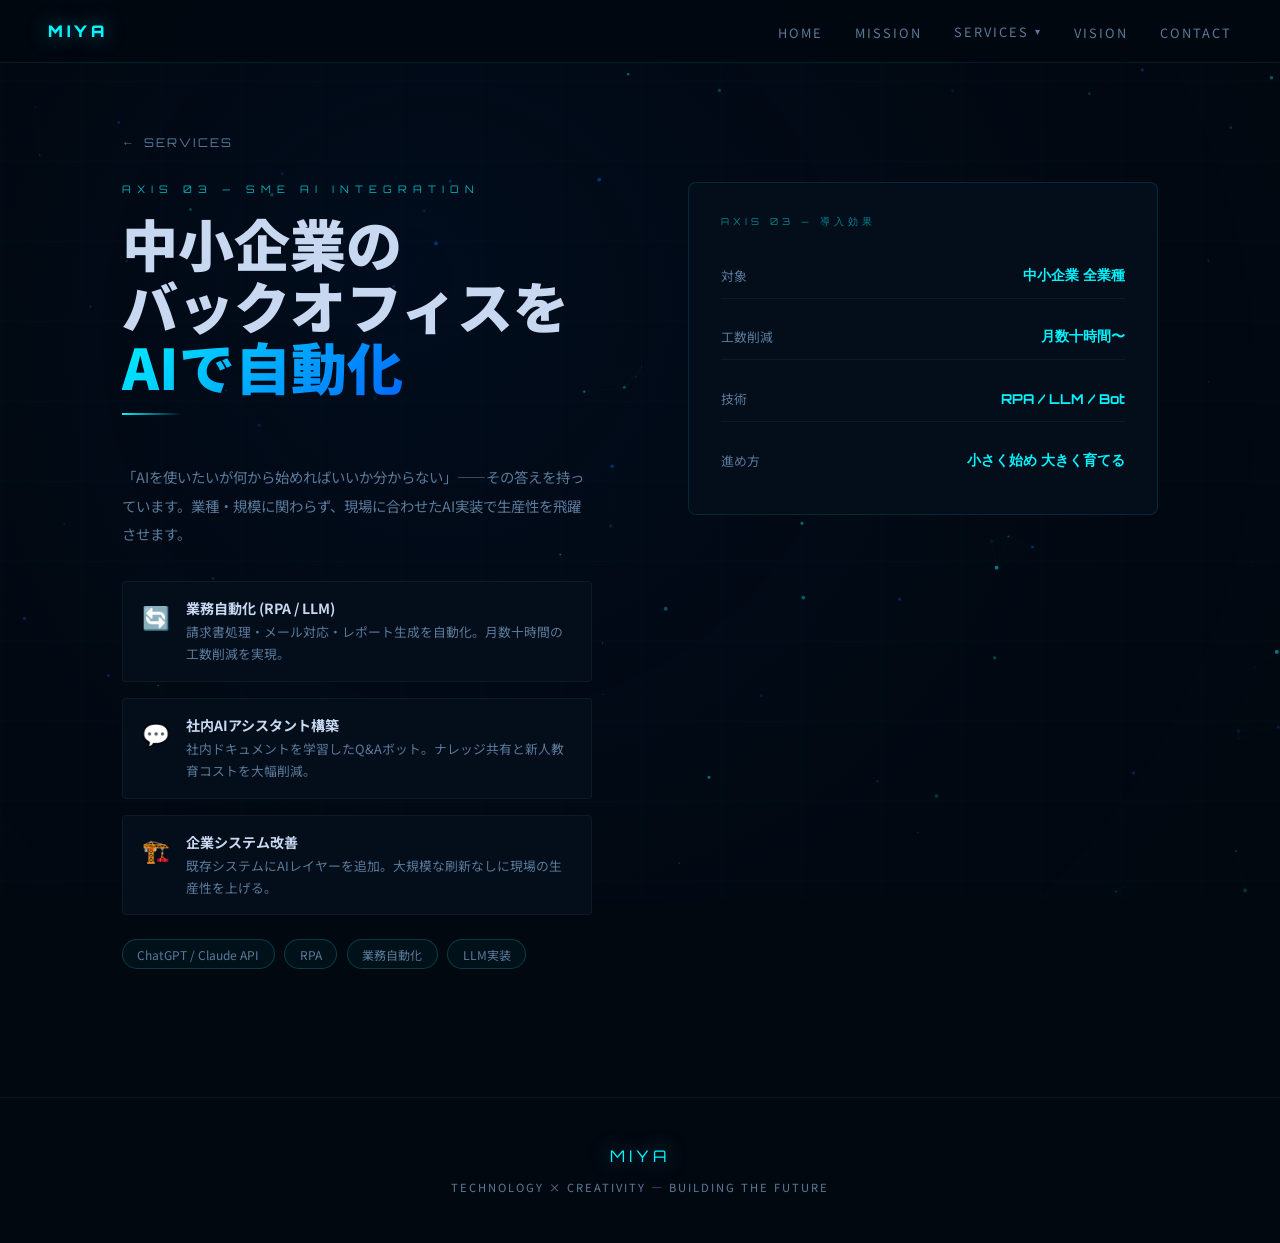
==== commit 4da6f90e: "Fix: add ?v=3 cache-busting to all bg.js script references All pages referenced bg.js without a vers" ====
--- a/ai-biz.html
+++ b/ai-biz.html
@@ -168,6 +168,6 @@
     </span>
   </button>
 </div>
-<script src="bg.js"></script>
+<script src="bg.js?v=3"></script>
 </body>
 </html>
--- a/style.css
+++ b/style.css
@@ -2,6 +2,7 @@
 
 :root {
   --cyan: #00f5ff;
+  --accent: #00f5ff;
   --blue: #0066ff;
   --purple: #8b00ff;
   --dark: #020810;
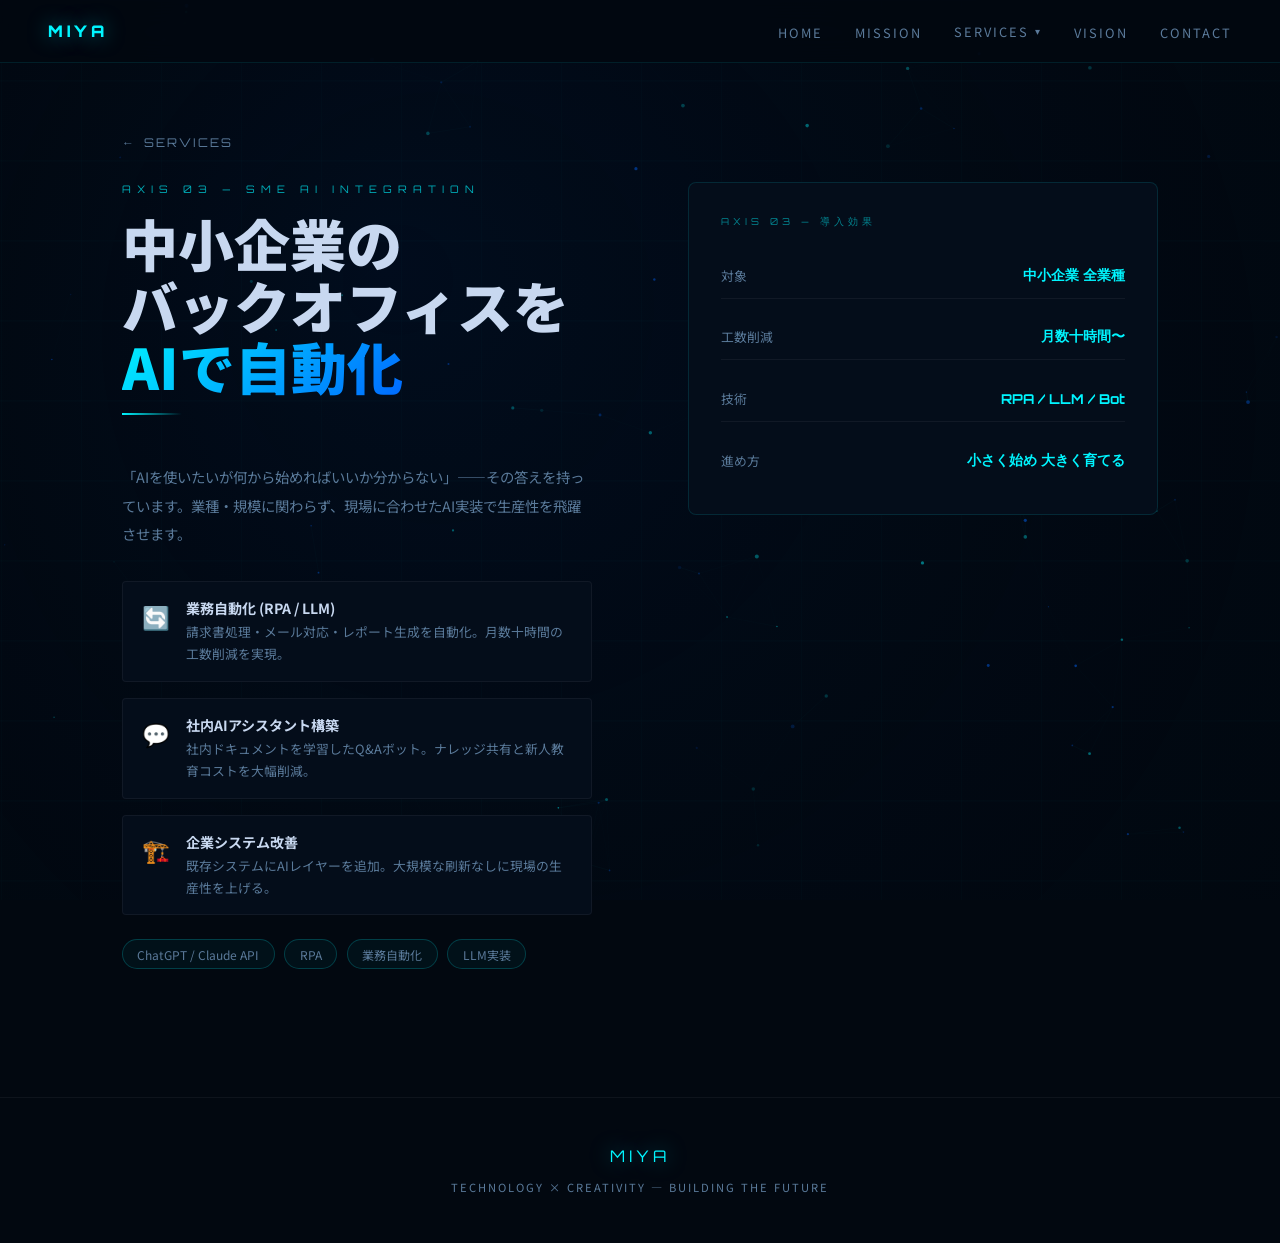
==== commit fe2380ba: "Fix: add viewport-fit=cover and safe-area-inset-bottom for iOS Safari toolbar Without viewport-fit=c" ====
--- a/ai-biz.html
+++ b/ai-biz.html
@@ -2,7 +2,7 @@
 <html lang="ja">
 <head>
   <meta charset="UTF-8">
-  <meta name="viewport" content="width=device-width, initial-scale=1.0">
+  <meta name="viewport" content="width=device-width, initial-scale=1.0, viewport-fit=cover">
   <title>AXIS 03 — 中小企業AI導入 | MIYA</title>
   <link rel="stylesheet" href="style.css?v=3">
 </head>
--- a/style.css
+++ b/style.css
@@ -618,7 +618,7 @@
   .fab-nav {
     display: block;
     position: fixed;
-    bottom: 1.5rem;
+    bottom: calc(1.5rem + env(safe-area-inset-bottom, 0px));
     right: 1.5rem;
     z-index: 300;
   }
@@ -639,9 +639,9 @@
 
   /* card */
   .fab-card {
-    position: absolute;
-    bottom: calc(100% + 0.9rem);
-    right: 0;
+    position: fixed;
+    bottom: calc(1.5rem + 54px + 0.9rem + env(safe-area-inset-bottom, 0px));
+    right: 1.5rem;
     width: 230px;
     background: rgba(4,13,26,0.97);
     backdrop-filter: blur(30px);
